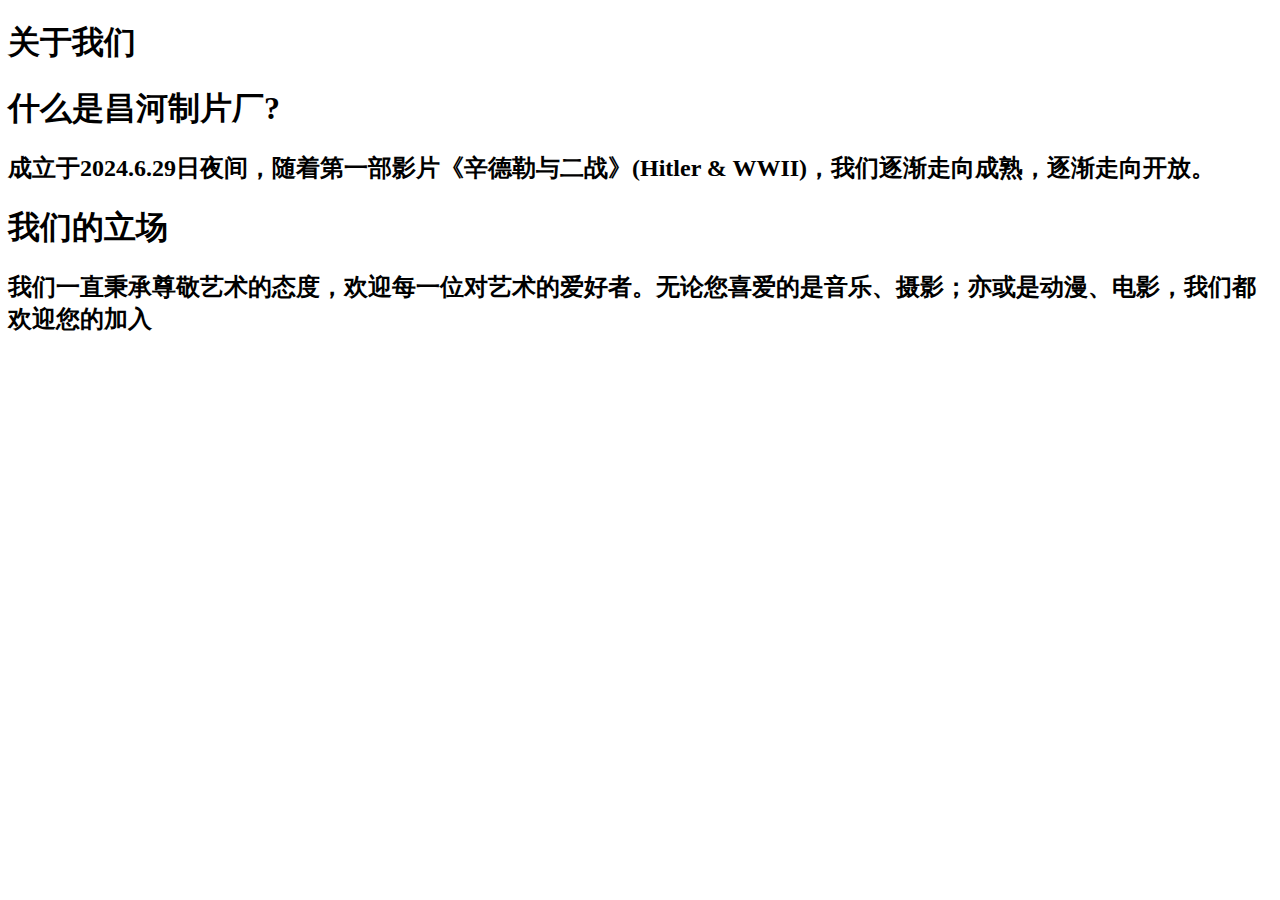
==== About.html @ 3244b1fa "Add files via upload" ====
<!DOCTYPE html>
<html lang="zh-Hans">
<head>
    <meta charset="UTF-8">
    <meta name="viewport" content="width=device-width, initial-scale=1.0">
    <title>Changhe Film Firm
    </title>
    <link rel="About" href="about.css">
</head>
<body>
    <header>
        <h1>关于我们</h1>
    </header>
    <section class="about">
        <h1>什么是昌河制片厂?</h1>
        <h2>成立于2024.6.29日夜间，随着第一部影片《辛德勒与二战》(Hitler & WWII)，我们逐渐走向成熟，逐渐走向开放。</h2>
    </section>
    <section class="立场">
    <h1>我们的立场</h1>
    <h2>我们一直秉承尊敬艺术的态度，欢迎每一位对艺术的爱好者。无论您喜爱的是音乐、摄影；亦或是动漫、电影，我们都欢迎您的加入</h2>
    </section>

</body>
</html>
---- about.css ----
* {
    padding: 0px;
    margin: 0vw;
}
header {
    background-color: rgba(0, 0, 0, 0.541);
    height: 50px;
    width: 100%;
    position: fixed;
}
    h1 {
        color: white;
    }
    .about {
    background-color: black;
    height: 50px;
    width: 100%;

}
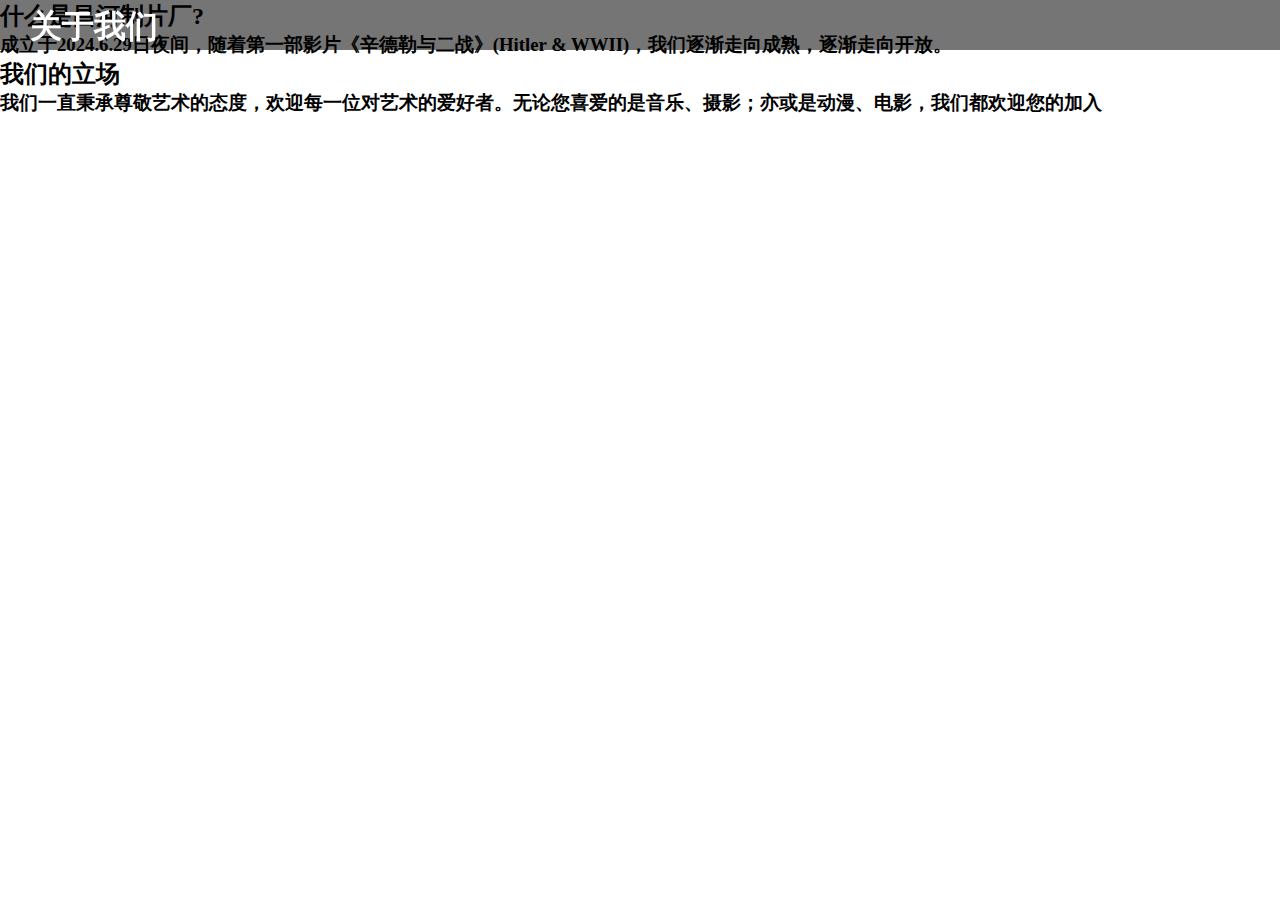
==== commit 6ec9f514: "Add files via upload" ====
--- a/About.html
+++ b/About.html
@@ -5,19 +5,19 @@
     <meta name="viewport" content="width=device-width, initial-scale=1.0">
     <title>Changhe Film Firm
     </title>
-    <link rel="About" href="about.css">
+    <link rel="stylesheet" href="style.css">
 </head>
 <body>
     <header>
         <h1>关于我们</h1>
     </header>
     <section class="about">
-        <h1>什么是昌河制片厂?</h1>
-        <h2>成立于2024.6.29日夜间，随着第一部影片《辛德勒与二战》(Hitler & WWII)，我们逐渐走向成熟，逐渐走向开放。</h2>
+        <h2>什么是昌河制片厂?</h2>
+        <h3>成立于2024.6.29日夜间，随着第一部影片《辛德勒与二战》(Hitler & WWII)，我们逐渐走向成熟，逐渐走向开放。</h3>
     </section>
     <section class="立场">
-    <h1>我们的立场</h1>
-    <h2>我们一直秉承尊敬艺术的态度，欢迎每一位对艺术的爱好者。无论您喜爱的是音乐、摄影；亦或是动漫、电影，我们都欢迎您的加入</h2>
+    <h2>我们的立场</h2>
+    <h3>我们一直秉承尊敬艺术的态度，欢迎每一位对艺术的爱好者。无论您喜爱的是音乐、摄影；亦或是动漫、电影，我们都欢迎您的加入</h3>
     </section>
 
 </body>
--- a/style.css
+++ b/style.css
@@ -0,0 +1,91 @@
+* {
+    padding: 0px;
+    margin: 0vw;
+}
+header {
+    background-color: rgba(0, 0, 0, 0.541);
+    height: 50px;
+    width: 100%;
+    position: fixed;
+}
+    h1 {
+        color: white;
+        position: absolute;
+        left: 30px;
+        top: 5px;
+    }
+    header a {
+        color: white;
+        text-decoration: none;
+    }
+    header a:hover {
+        text-decoration: underline;
+    }
+    header li {
+        display: inline;
+        margin-right: 5vw;
+        border: 1px solid #ffffff;
+        padding: 2px 3px;
+        border-radius: 7px 7px;
+    }
+    header ul {
+        position: absolute;
+        right: 5vw;
+        top: 0.75vw;
+    }
+.main {
+    background-color: #383838;
+    height: 80vh;
+    background-image: url(photo/CFF.No.1.jpg);
+    background-repeat: no-repeat;
+    background-size: cover;
+    display: flex;
+    justify-content: space-evenly;
+    padding: 80px 80px;
+    border: 50px #3a3a3a solid;
+}
+    .main li {
+        display: inline;
+        margin-right: 15vw;
+        padding: 40px 40px;
+    }
+    .main ul {
+        background: #3a3a3a2d;
+        height: 40px;
+        right: 20vw;
+        left: 20vw;
+        border: 5px #3a3a3a31 solid;
+        border-radius: 10px 10px;
+        display: flex;
+        align-items: center;
+        justify-items: center;
+    }
+    .main a {
+        color: #313131e1;
+        text-decoration: none;
+        font-size: 30px;
+    }
+    .main a:hover {
+        text-decoration: underline;
+    }
+    footer {
+    background-color: gray;
+    height: auto;
+    width: 100%;
+    position: absolute;
+}
+/*  */
+@media screen and (max-width:768px){
+    header {
+        height: 50px;
+        width: 100vw;
+    }
+    header ul {
+        display: none;
+    }
+    header h1 {
+        left: 50%;
+        transform: translate(-50%);
+        font-size: 20px;
+    }
+}
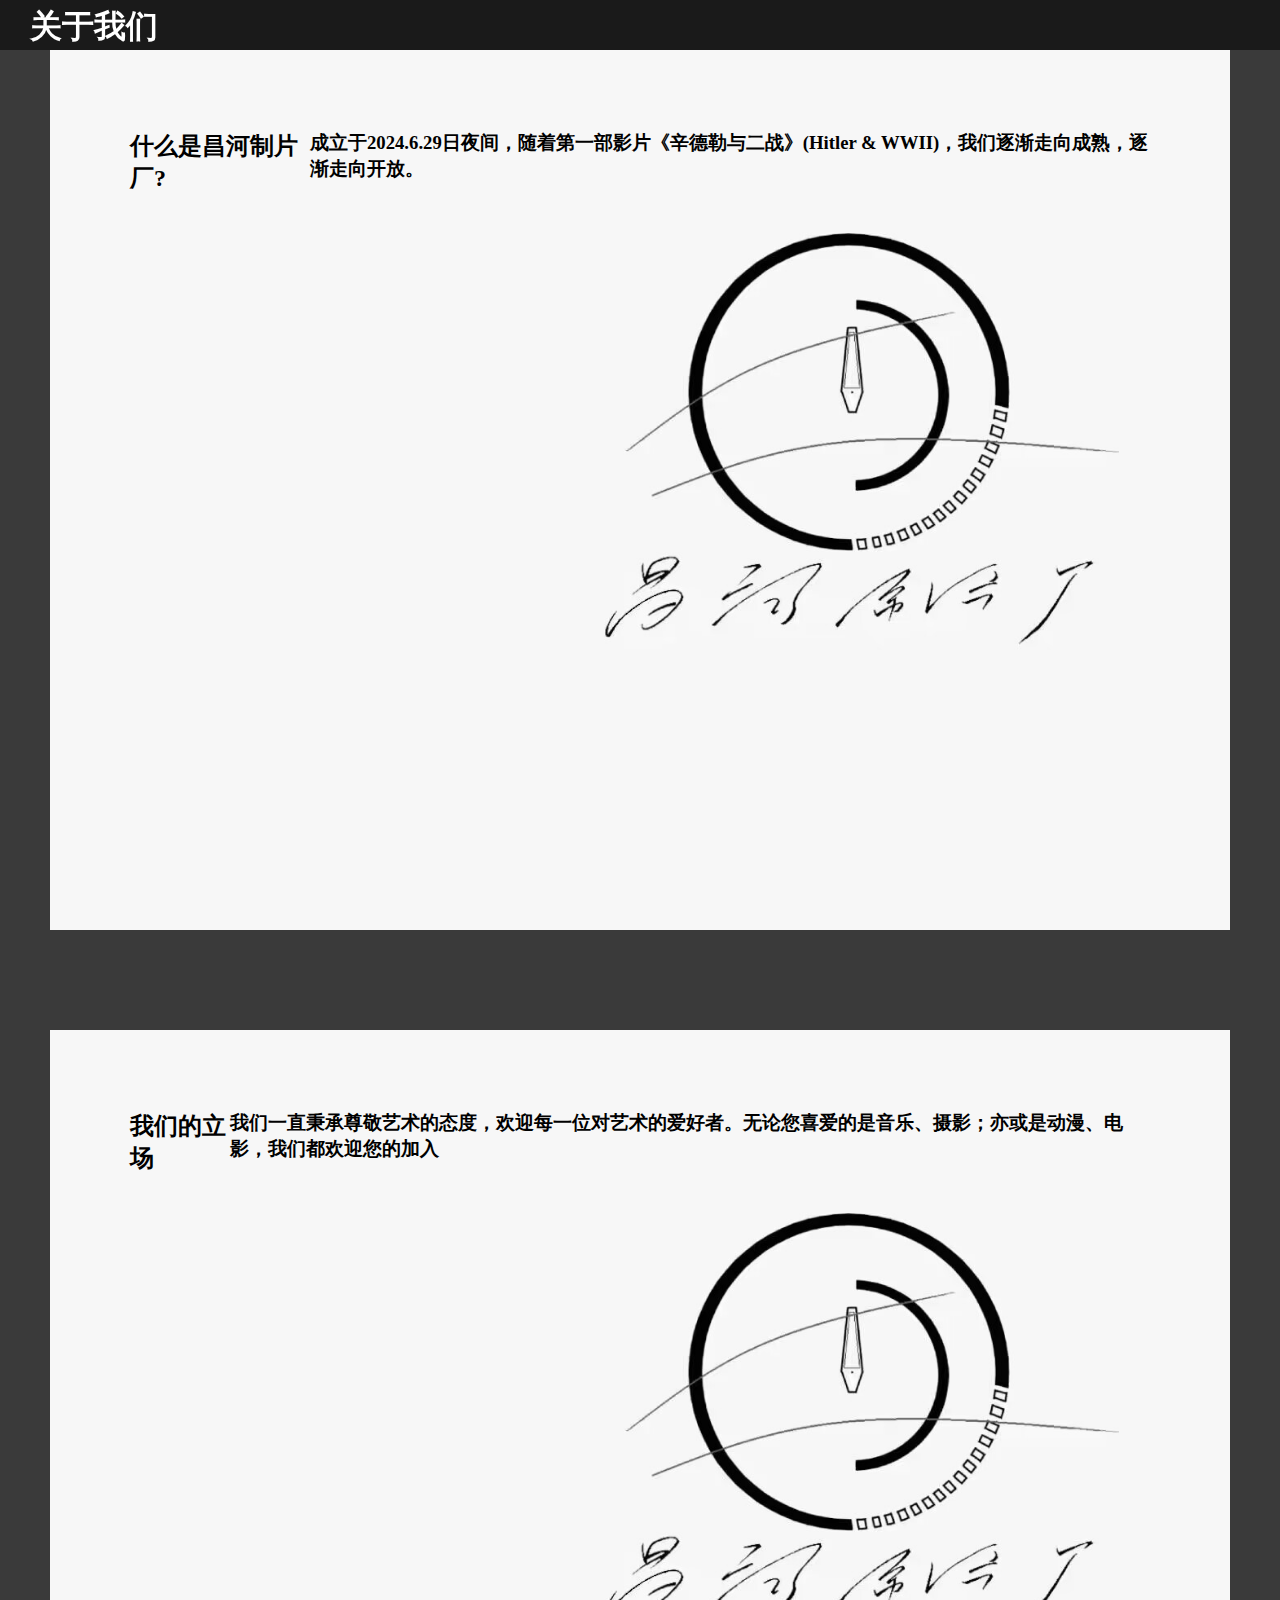
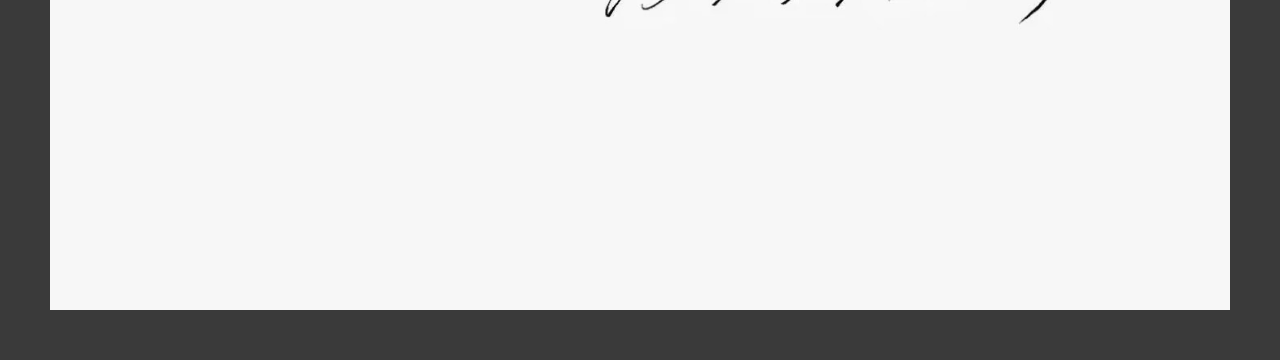
==== commit 02909bf5: "Add files via upload" ====
--- a/About.html
+++ b/About.html
@@ -11,11 +11,12 @@
     <header>
         <h1>关于我们</h1>
     </header>
-    <section class="about">
+    <section class="main">
         <h2>什么是昌河制片厂?</h2>
         <h3>成立于2024.6.29日夜间，随着第一部影片《辛德勒与二战》(Hitler & WWII)，我们逐渐走向成熟，逐渐走向开放。</h3>
     </section>
-    <section class="立场">
+    <section class="site">
+    <section class="main">
     <h2>我们的立场</h2>
     <h3>我们一直秉承尊敬艺术的态度，欢迎每一位对艺术的爱好者。无论您喜爱的是音乐、摄影；亦或是动漫、电影，我们都欢迎您的加入</h3>
     </section>
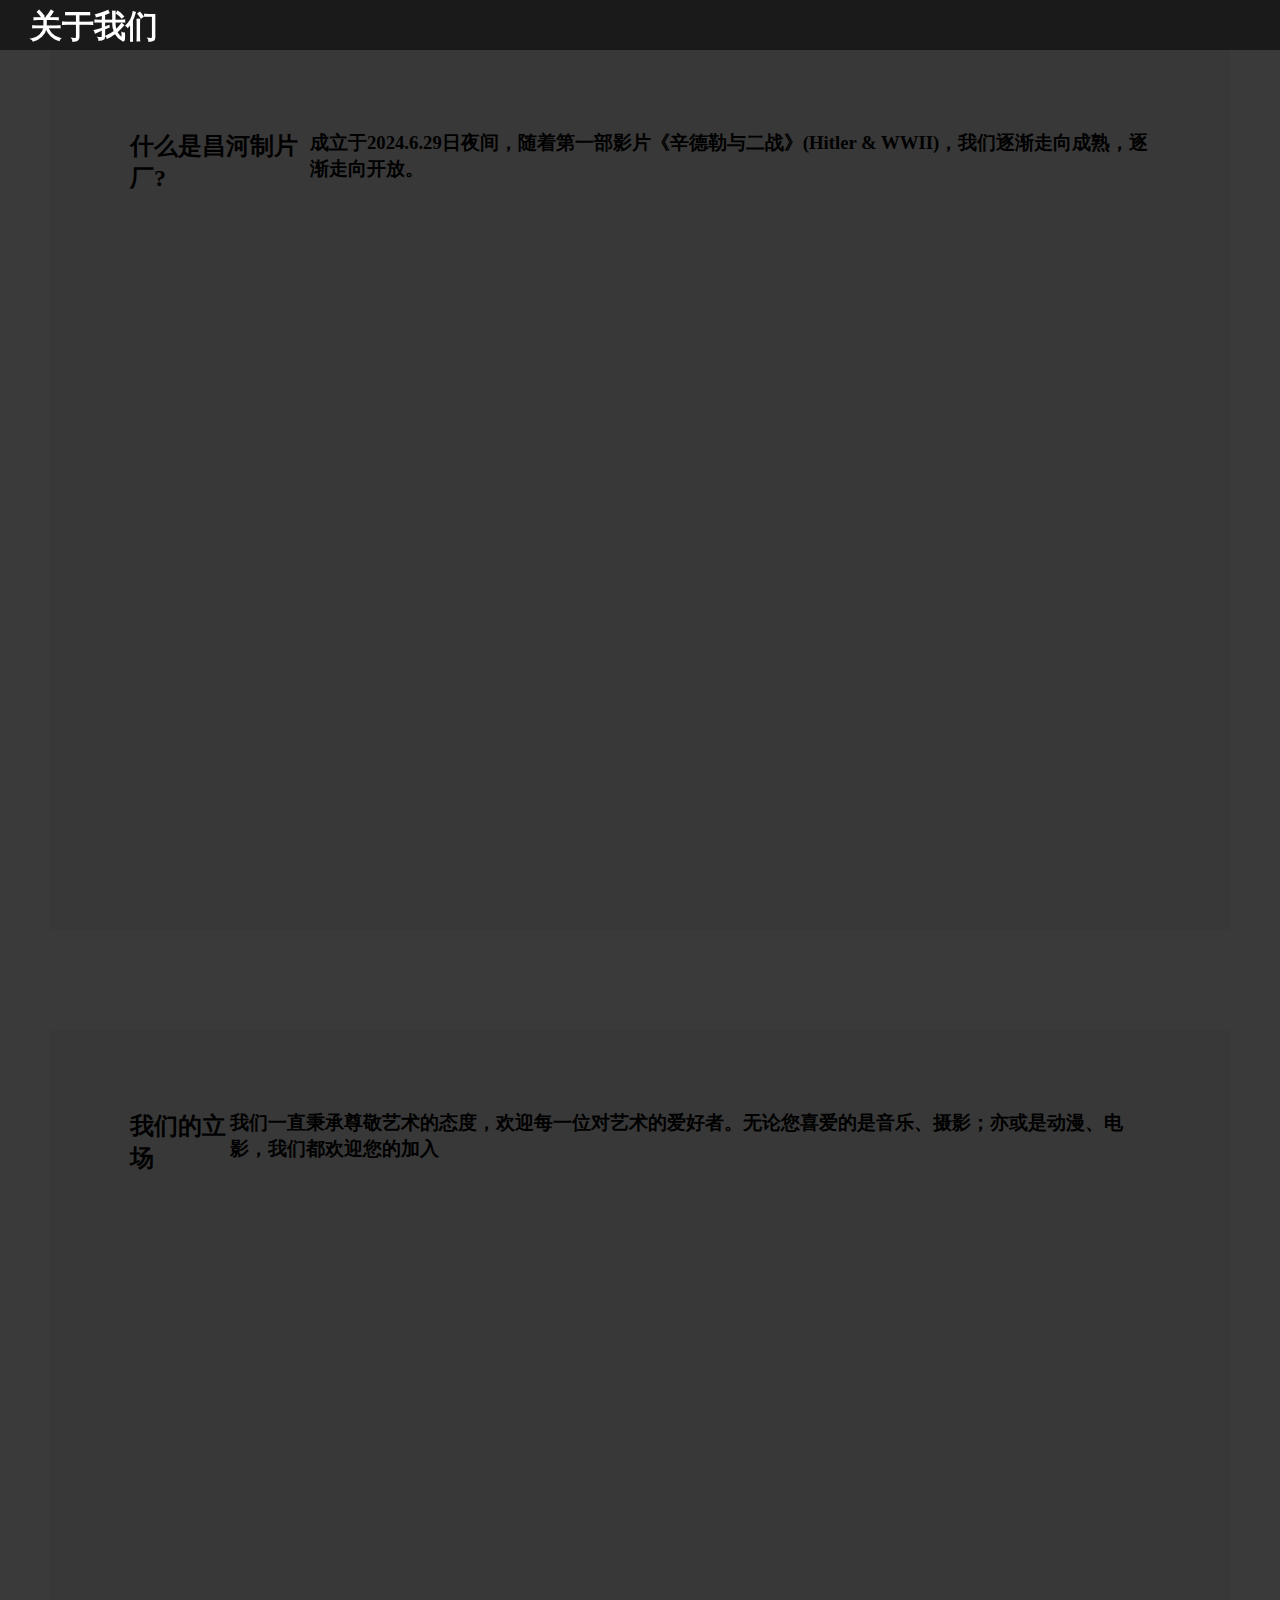
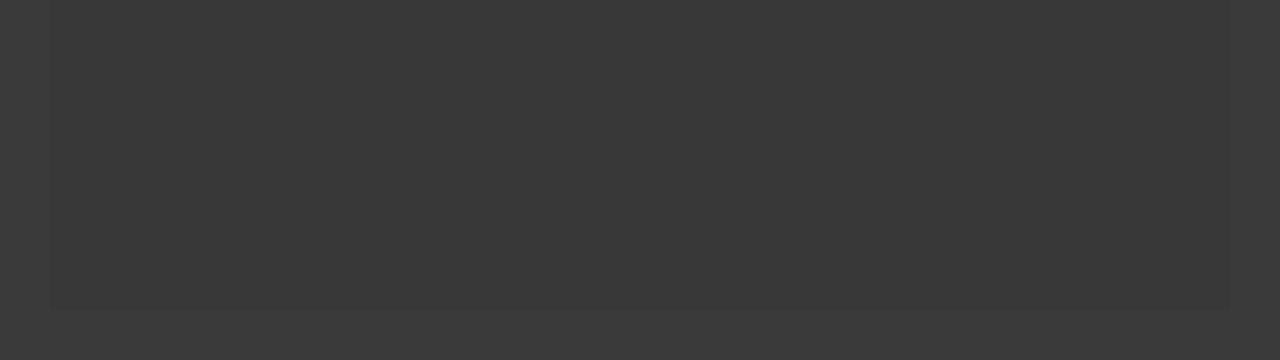
==== commit 380e88e2: "Add files via upload" ====
--- a/About.html
+++ b/About.html
@@ -11,12 +11,11 @@
     <header>
         <h1>关于我们</h1>
     </header>
-    <section class="main">
+    <section class="main1">
         <h2>什么是昌河制片厂?</h2>
         <h3>成立于2024.6.29日夜间，随着第一部影片《辛德勒与二战》(Hitler & WWII)，我们逐渐走向成熟，逐渐走向开放。</h3>
     </section>
-    <section class="site">
-    <section class="main">
+    <section class="main1">
     <h2>我们的立场</h2>
     <h3>我们一直秉承尊敬艺术的态度，欢迎每一位对艺术的爱好者。无论您喜爱的是音乐、摄影；亦或是动漫、电影，我们都欢迎您的加入</h3>
     </section>
--- a/style.css
+++ b/style.css
@@ -74,6 +74,33 @@
     width: 100%;
     position: absolute;
 }
+.main1 {
+    background-color: #383838;
+    height: 80vh;
+    background-image: url(#);
+    background-repeat: no-repeat;
+    background-size: cover;
+    display: flex;
+    justify-content: space-evenly;
+    padding: 80px 80px;
+    border: 50px #3a3a3a solid;
+}
+    .main1 li {
+        display: inline;
+        margin-right: 15vw;
+        padding: 40px 40px;
+    }
+    .main1 ul {
+        background: #3a3a3a2d;
+        height: 40px;
+        right: 20vw;
+        left: 20vw;
+        border: 5px #3a3a3a31 solid;
+        border-radius: 10px 10px;
+        display: flex;
+        align-items: center;
+        justify-items: center;
+    }
 /*  */
 @media screen and (max-width:768px){
     header {
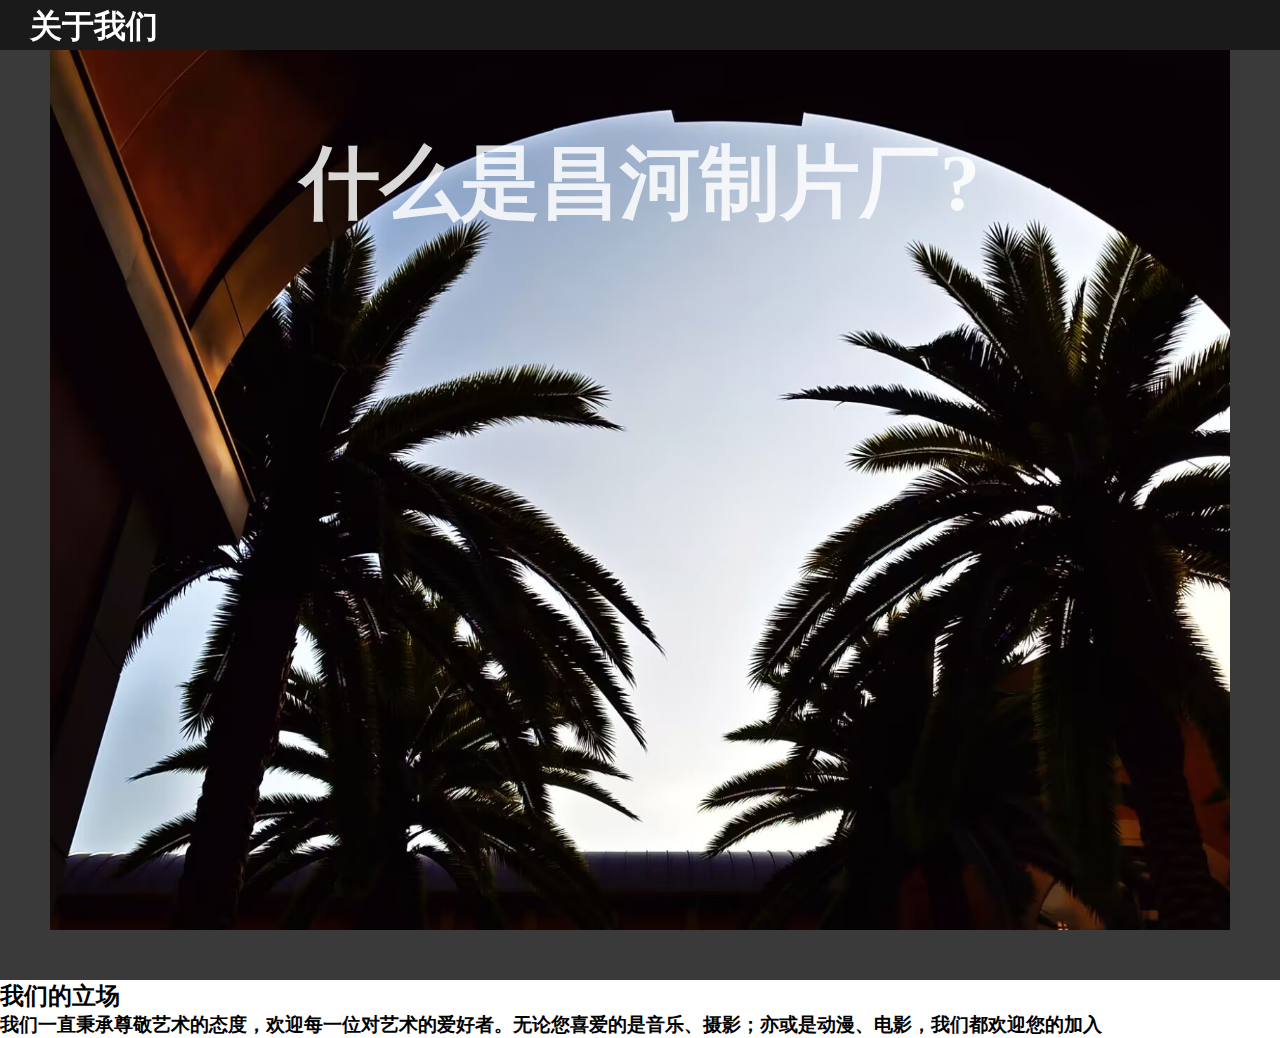
==== commit 2f62cc56: "Add files via upload" ====
--- a/About.html
+++ b/About.html
@@ -8,14 +8,13 @@
     <link rel="stylesheet" href="style.css">
 </head>
 <body>
-    <header>
+    <header class="hd1">
         <h1>关于我们</h1>
     </header>
     <section class="main1">
         <h2>什么是昌河制片厂?</h2>
-        <h3>成立于2024.6.29日夜间，随着第一部影片《辛德勒与二战》(Hitler & WWII)，我们逐渐走向成熟，逐渐走向开放。</h3>
     </section>
-    <section class="main1">
+    <section class="main2">
     <h2>我们的立场</h2>
     <h3>我们一直秉承尊敬艺术的态度，欢迎每一位对艺术的爱好者。无论您喜爱的是音乐、摄影；亦或是动漫、电影，我们都欢迎您的加入</h3>
     </section>
--- a/style.css
+++ b/style.css
@@ -77,18 +77,19 @@
 .main1 {
     background-color: #383838;
     height: 80vh;
-    background-image: url(#);
+    background-image: url(photo/9A887D9CFA243B6AB41F4712A6143F50.jpg);
     background-repeat: no-repeat;
-    background-size: cover;
+    background-size:cover;
     display: flex;
-    justify-content: space-evenly;
+    justify-content: center;
     padding: 80px 80px;
     border: 50px #3a3a3a solid;
 }
     .main1 li {
         display: inline;
         margin-right: 15vw;
-        padding: 40px 40px;
+        padding: 40px 10px;
+        margin: 40px 10px;
     }
     .main1 ul {
         background: #3a3a3a2d;
@@ -100,6 +101,13 @@
         display: flex;
         align-items: center;
         justify-items: center;
+    }
+    .main1 h2 {
+        color: #ffffffd7;
+        font-size: 80px;
+    }
+    .main p {
+        color: #ffffff;
     }
 /*  */
 @media screen and (max-width:768px){
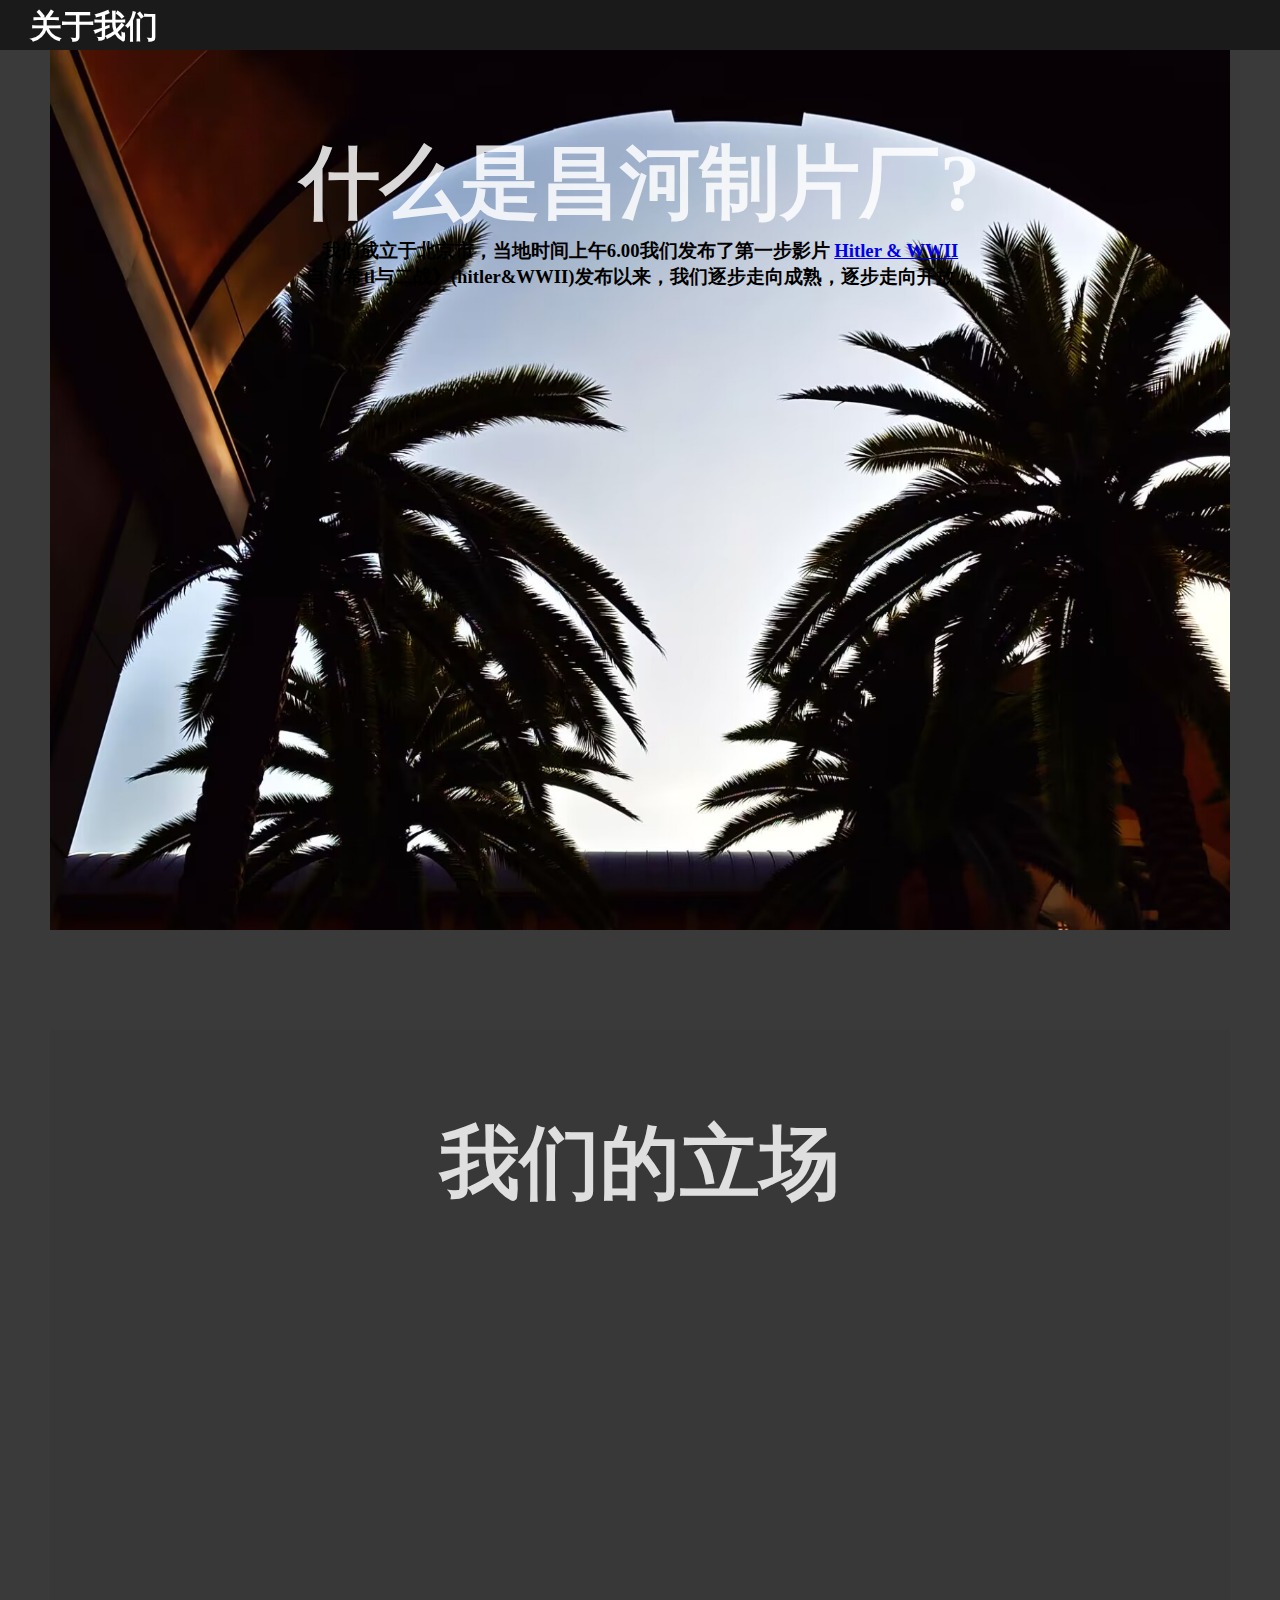
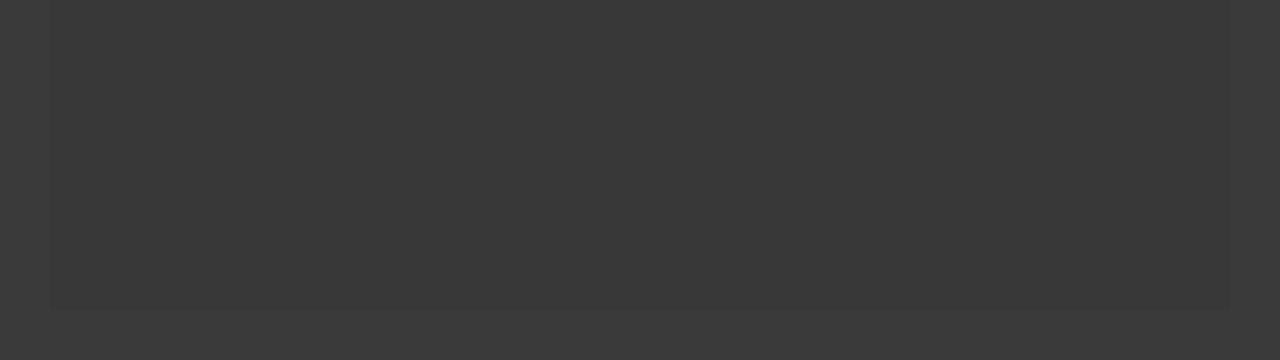
==== commit 64f5ff32: "Add files via upload" ====
--- a/About.html
+++ b/About.html
@@ -3,9 +3,8 @@
 <head>
     <meta charset="UTF-8">
     <meta name="viewport" content="width=device-width, initial-scale=1.0">
-    <title>Changhe Film Firm
-    </title>
-    <link rel="stylesheet" href="style.css">
+    <title>About Us</title>
+    <link rel="stylesheet" href="about.css">
 </head>
 <body>
     <header class="hd1">
@@ -13,10 +12,12 @@
     </header>
     <section class="main1">
         <h2>什么是昌河制片厂?</h2>
+        <h3>我们成立于北京市，当地时间上午6.00我们发布了第一步影片 <a href="hit&wii.html">Hitler & WWII</a></h3>
+        <h3>自《希tl与二战》(hitler&WWII)发布以来，我们逐步走向成熟，逐步走向开放。</h3>
     </section>
     <section class="main2">
     <h2>我们的立场</h2>
-    <h3>我们一直秉承尊敬艺术的态度，欢迎每一位对艺术的爱好者。无论您喜爱的是音乐、摄影；亦或是动漫、电影，我们都欢迎您的加入</h3>
+    <h3></h3>
     </section>
 
 </body>
--- a/about.css
+++ b/about.css
@@ -0,0 +1,104 @@
+* {
+    padding: 0px;
+    margin: 0vw;
+}
+
+header {
+    background-color: rgba(0, 0, 0, 0.541);
+    height: 50px;
+    width: 100%;
+    position: fixed;
+}
+
+    h1 {
+        color: white;
+        position: absolute;
+        left: 30px;
+        top: 5px;
+    }
+
+    header a {
+        color: white;
+        text-decoration: none;
+    }
+
+    header a:hover {
+        text-decoration: underline;
+    }
+
+    header li {
+        display: inline;
+        margin-right: 5vw;
+        border: 1px solid #ffffff;
+        padding: 2px 3px;
+        border-radius: 7px 7px;
+    }
+
+    header ul {
+        position: absolute;
+        right: 5vw;
+        top: 0.75vw;
+    }
+
+.main1 {
+    background-color: #383838;
+    height: 80vh;
+    background-image: url(photo/9A887D9CFA243B6AB41F4712A6143F50.jpg);
+    background-repeat: no-repeat;
+    background-size:cover;
+    display: flex;
+    flex-direction: column;
+    align-items: center;
+    padding: 80px 80px;
+    border: 50px #3a3a3a solid;
+}
+
+.main2 {
+    background-color: #383838;
+    height: 80vh;
+    background-image: url(photo/B98F67C215D7316AAAC2C9088707A98D.jpg);
+    background-repeat: no-repeat;
+    background-size:cover;
+    display: flex;
+    justify-content: center;
+    padding: 80px 80px;
+    border: 50px #3a3a3a solid;
+}
+
+    .main1 li {
+        margin-right: 15vw;
+        padding: 40px 10px;
+        margin: 40px 10px;
+    }
+
+    .main1 ul {
+        background: #3a3a3a2d;
+        height: 40px;
+        right: 20vw;
+        left: 20vw;
+        border: 5px #3a3a3a31 solid;
+        border-radius: 10px 10px;
+        display: flex;
+        align-items: center;
+        justify-items: center;
+    }
+
+    .main1 h2 {
+        color: #ffffffd7;
+        font-size: 80px;
+    }
+
+    .mian1 h3 {
+        color: #ffffff;
+        font-size: 100px;
+    }
+
+    .main2 h2 {
+        color: #ffffffd7;
+        font-size: 80px;
+    }
+
+    .mian1 h3 {
+        color: #ffffff;
+        font-size: 100px;
+    }